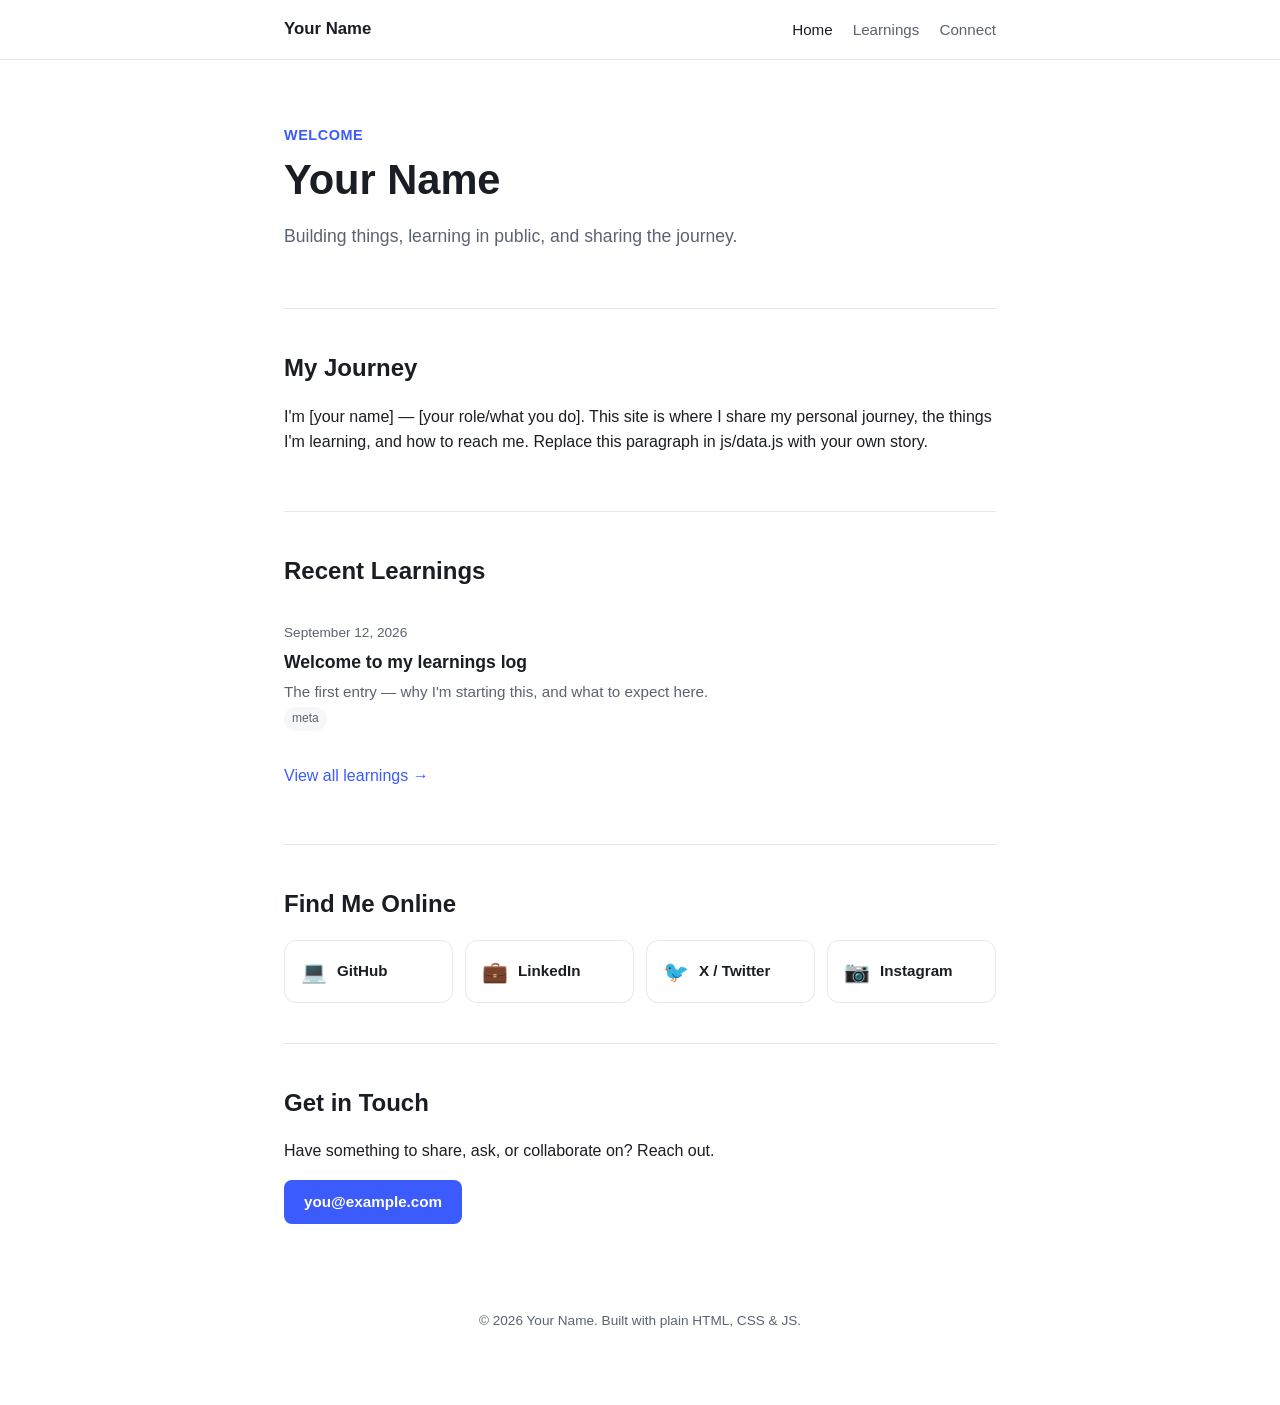
==== index.html @ 748f3de0 "Initial personal website scaffold Static HTML/CSS/JS site with Home/About, Learnings log, social lin" ====
<!doctype html>
<html lang="en">
<head>
  <meta charset="UTF-8" />
  <meta name="viewport" content="width=device-width, initial-scale=1.0" />
  <title>Your Name — Personal Site</title>
  <meta name="description" content="Personal website — journey, learnings, and how to connect." />
  <link rel="stylesheet" href="css/style.css" />
</head>
<body>
  <header class="site-header">
    <nav class="nav">
      <a class="nav-brand" href="index.html">Your Name</a>
      <ul class="nav-links">
        <li><a href="index.html">Home</a></li>
        <li><a href="learnings.html">Learnings</a></li>
        <li><a href="index.html#connect">Connect</a></li>
      </ul>
    </nav>
  </header>

  <main class="container">
    <section class="hero">
      <p class="hero-eyebrow">Welcome</p>
      <h1 id="site-name">Your Name</h1>
      <p class="lead" id="site-tagline">Building things, learning in public, and sharing the journey.</p>
    </section>

    <section id="about">
      <h2 class="section-title">My Journey</h2>
      <p id="about-text">
        I'm [your name] — [your role/what you do]. This site is where I share
        my personal journey, the things I'm learning, and how to reach me.
      </p>
    </section>

    <section id="learnings-preview">
      <h2 class="section-title">Recent Learnings</h2>
      <div id="learnings-list" data-limit="3"></div>
      <p><a href="learnings.html">View all learnings →</a></p>
    </section>

    <section id="connect">
      <h2 class="section-title">Find Me Online</h2>
      <div class="social-grid" id="social-grid"></div>
    </section>

    <section id="contact">
      <h2 class="section-title">Get in Touch</h2>
      <p>Have something to share, ask, or collaborate on? Reach out.</p>
      <div class="contact-actions">
        <a class="btn" id="contact-email" href="#">you@example.com</a>
      </div>
    </section>
  </main>

  <footer class="site-footer">
    <p>&copy; <span id="year"></span> Your Name. Built with plain HTML, CSS &amp; JS.</p>
  </footer>

  <script src="js/data.js"></script>
  <script src="js/main.js"></script>
</body>
</html>
---- css/style.css ----
/* ===== Design tokens ===== */
:root {
  --bg: #ffffff;
  --bg-alt: #f6f7f9;
  --text: #1a1d23;
  --text-muted: #5b6270;
  --accent: #3b5bfd;
  --accent-hover: #2c46d1;
  --border: #e5e7eb;
  --card-bg: #ffffff;
  --shadow: 0 1px 3px rgba(0,0,0,0.06), 0 1px 2px rgba(0,0,0,0.04);
  --radius: 12px;
  --max-width: 760px;
  --font: -apple-system, BlinkMacSystemFont, "Segoe UI", Roboto, Helvetica, Arial, sans-serif;
}

@media (prefers-color-scheme: dark) {
  :root {
    --bg: #14161a;
    --bg-alt: #1b1e24;
    --text: #eceef1;
    --text-muted: #9aa2b1;
    --accent: #7b93ff;
    --accent-hover: #9aacff;
    --border: #2a2d35;
    --card-bg: #1b1e24;
    --shadow: 0 1px 3px rgba(0,0,0,0.4), 0 1px 2px rgba(0,0,0,0.3);
  }
}

* { box-sizing: border-box; }

html { scroll-behavior: smooth; }

body {
  margin: 0;
  font-family: var(--font);
  background: var(--bg);
  color: var(--text);
  line-height: 1.6;
  -webkit-font-smoothing: antialiased;
}

img { max-width: 100%; }

a {
  color: var(--accent);
  text-decoration: none;
}
a:hover { color: var(--accent-hover); text-decoration: underline; }

.container {
  max-width: var(--max-width);
  margin: 0 auto;
  padding: 0 24px;
}

/* ===== Header / Nav ===== */
.site-header {
  border-bottom: 1px solid var(--border);
  background: var(--bg);
  position: sticky;
  top: 0;
  z-index: 10;
  backdrop-filter: blur(8px);
}

.nav {
  display: flex;
  align-items: center;
  justify-content: space-between;
  padding: 16px 24px;
  max-width: var(--max-width);
  margin: 0 auto;
}

.nav-brand {
  font-weight: 700;
  font-size: 1.05rem;
  color: var(--text);
  text-decoration: none;
}
.nav-brand:hover { text-decoration: none; color: var(--accent); }

.nav-links {
  display: flex;
  gap: 20px;
  list-style: none;
  margin: 0;
  padding: 0;
}

.nav-links a {
  color: var(--text-muted);
  font-size: 0.95rem;
  font-weight: 500;
}
.nav-links a:hover, .nav-links a.active {
  color: var(--text);
  text-decoration: none;
}

/* ===== Hero ===== */
.hero {
  padding: 64px 0 40px;
}

.hero-eyebrow {
  color: var(--accent);
  font-weight: 600;
  font-size: 0.9rem;
  text-transform: uppercase;
  letter-spacing: 0.04em;
  margin: 0 0 8px;
}

.hero h1 {
  font-size: clamp(1.8rem, 4vw, 2.6rem);
  margin: 0 0 12px;
  line-height: 1.2;
}

.hero p.lead {
  font-size: 1.1rem;
  color: var(--text-muted);
  max-width: 60ch;
}

/* ===== Sections ===== */
section {
  padding: 40px 0;
  border-top: 1px solid var(--border);
}

section:first-of-type { border-top: none; }

h2.section-title {
  font-size: 1.5rem;
  margin: 0 0 16px;
}

/* ===== Social grid ===== */
.social-grid {
  display: grid;
  grid-template-columns: repeat(auto-fill, minmax(150px, 1fr));
  gap: 12px;
}

.social-card {
  display: flex;
  align-items: center;
  gap: 10px;
  padding: 14px 16px;
  border: 1px solid var(--border);
  border-radius: var(--radius);
  background: var(--card-bg);
  color: var(--text);
  font-weight: 600;
  font-size: 0.95rem;
  transition: transform 0.15s ease, box-shadow 0.15s ease;
}
.social-card:hover {
  box-shadow: var(--shadow);
  transform: translateY(-2px);
  text-decoration: none;
}
.social-card .icon { font-size: 1.3rem; }

/* ===== Learnings list ===== */
.learning-item {
  display: block;
  padding: 16px 0;
  border-bottom: 1px solid var(--border);
  color: var(--text);
}
.learning-item:hover { text-decoration: none; }
.learning-item:last-child { border-bottom: none; }

.learning-date {
  font-size: 0.85rem;
  color: var(--text-muted);
  display: block;
  margin-bottom: 4px;
}

.learning-title {
  font-size: 1.1rem;
  font-weight: 600;
  margin: 0 0 4px;
  color: var(--text);
}

.learning-excerpt {
  color: var(--text-muted);
  font-size: 0.95rem;
  margin: 0;
}

.tag {
  display: inline-block;
  font-size: 0.75rem;
  padding: 2px 8px;
  border-radius: 999px;
  background: var(--bg-alt);
  color: var(--text-muted);
  margin-right: 6px;
}

/* ===== Post page ===== */
.post-header { margin-bottom: 24px; }
.post-content h1 { font-size: 1.8rem; }
.post-content { max-width: 65ch; }
.post-content p { margin: 0 0 16px; }
.back-link { display: inline-block; margin-bottom: 24px; font-size: 0.9rem; }

/* ===== Contact ===== */
.contact-actions {
  display: flex;
  flex-wrap: wrap;
  gap: 12px;
}

.btn {
  display: inline-block;
  padding: 10px 20px;
  border-radius: 8px;
  background: var(--accent);
  color: #fff;
  font-weight: 600;
  font-size: 0.95rem;
}
.btn:hover { background: var(--accent-hover); color: #fff; text-decoration: none; }

.btn-outline {
  background: transparent;
  color: var(--text);
  border: 1px solid var(--border);
}
.btn-outline:hover { background: var(--bg-alt); color: var(--text); }

/* ===== Footer ===== */
.site-footer {
  padding: 32px 0 60px;
  color: var(--text-muted);
  font-size: 0.85rem;
  text-align: center;
}

/* ===== Responsive ===== */
@media (max-width: 480px) {
  .nav-links { gap: 12px; }
  .hero { padding: 40px 0 24px; }
}
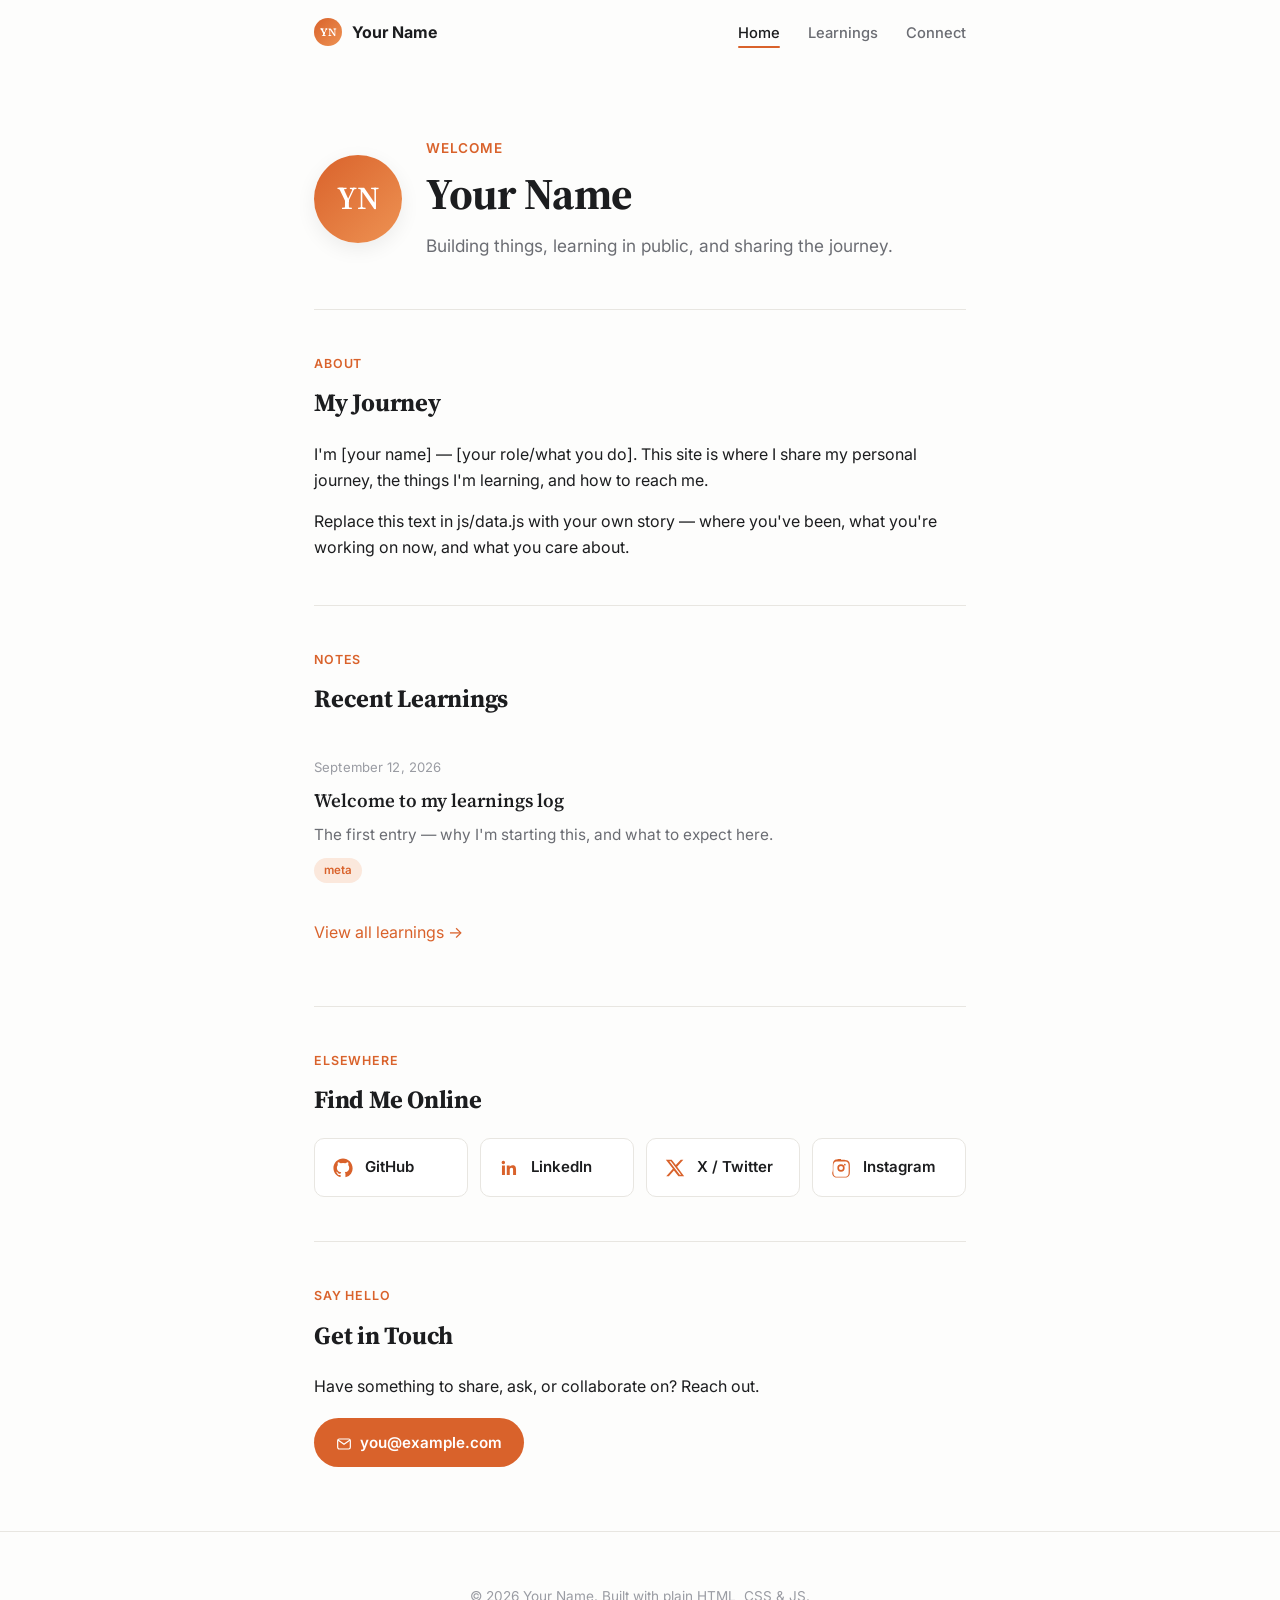
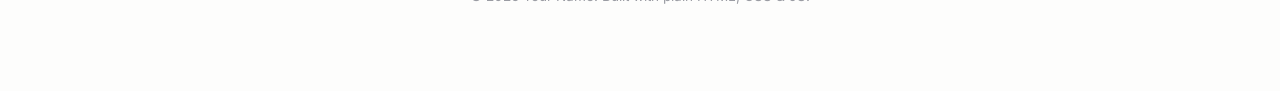
==== commit 667dd480: "Redesign: minimal editorial style with avatar, serif headings, SVG icons - New warm minimal palette " ====
--- a/index.html
+++ b/index.html
@@ -10,7 +10,10 @@
 <body>
   <header class="site-header">
     <nav class="nav">
-      <a class="nav-brand" href="index.html">Your Name</a>
+      <a class="nav-brand" href="index.html">
+        <span class="avatar mini-avatar"></span>
+        <span class="brand-name">Your Name</span>
+      </a>
       <ul class="nav-links">
         <li><a href="index.html">Home</a></li>
         <li><a href="learnings.html">Learnings</a></li>
@@ -20,36 +23,48 @@
   </header>
 
   <main class="container">
-    <section class="hero">
-      <p class="hero-eyebrow">Welcome</p>
-      <h1 id="site-name">Your Name</h1>
-      <p class="lead" id="site-tagline">Building things, learning in public, and sharing the journey.</p>
+    <section class="hero fade-in">
+      <span class="avatar avatar-lg" id="hero-avatar"></span>
+      <div>
+        <p class="hero-eyebrow">Welcome</p>
+        <h1 id="site-name">Your Name</h1>
+        <p class="lead" id="site-tagline">Building things, learning in public, and sharing the journey.</p>
+      </div>
     </section>
 
     <section id="about">
+      <p class="section-eyebrow">About</p>
       <h2 class="section-title">My Journey</h2>
-      <p id="about-text">
-        I'm [your name] — [your role/what you do]. This site is where I share
-        my personal journey, the things I'm learning, and how to reach me.
-      </p>
+      <div class="prose" id="about-text">
+        <p>
+          I'm [your name] — [your role/what you do]. This site is where I share
+          my personal journey, the things I'm learning, and how to reach me.
+        </p>
+      </div>
     </section>
 
     <section id="learnings-preview">
+      <p class="section-eyebrow">Notes</p>
       <h2 class="section-title">Recent Learnings</h2>
       <div id="learnings-list" data-limit="3"></div>
-      <p><a href="learnings.html">View all learnings →</a></p>
+      <p style="margin-top: 16px;"><a href="learnings.html">View all learnings →</a></p>
     </section>
 
     <section id="connect">
+      <p class="section-eyebrow">Elsewhere</p>
       <h2 class="section-title">Find Me Online</h2>
       <div class="social-grid" id="social-grid"></div>
     </section>
 
     <section id="contact">
+      <p class="section-eyebrow">Say Hello</p>
       <h2 class="section-title">Get in Touch</h2>
       <p>Have something to share, ask, or collaborate on? Reach out.</p>
       <div class="contact-actions">
-        <a class="btn" id="contact-email" href="#">you@example.com</a>
+        <a class="btn" id="contact-email" href="#">
+          <span class="icon" style="width:16px;height:16px;color:inherit;"></span>
+          <span class="label">you@example.com</span>
+        </a>
       </div>
     </section>
   </main>
--- a/css/style.css
+++ b/css/style.css
@@ -1,35 +1,45 @@
+/* ===== Fonts ===== */
+@import url("https://fonts.googleapis.com/css2?family=Inter:wght@400;500;600;700;800&family=Source+Serif+4:opsz,wght@8..60,500;8..60,600&display=swap");
+
 /* ===== Design tokens ===== */
 :root {
-  --bg: #ffffff;
-  --bg-alt: #f6f7f9;
-  --text: #1a1d23;
-  --text-muted: #5b6270;
-  --accent: #3b5bfd;
-  --accent-hover: #2c46d1;
-  --border: #e5e7eb;
+  --bg: #fdfdfc;
+  --bg-alt: #f5f4f1;
+  --text: #1c1d1f;
+  --text-muted: #6b6d73;
+  --text-faint: #9a9ca3;
+  --accent: #d9622b;
+  --accent-soft: #fbe8dc;
+  --accent-contrast: #ffffff;
+  --border: #e8e6e1;
   --card-bg: #ffffff;
-  --shadow: 0 1px 3px rgba(0,0,0,0.06), 0 1px 2px rgba(0,0,0,0.04);
-  --radius: 12px;
-  --max-width: 760px;
-  --font: -apple-system, BlinkMacSystemFont, "Segoe UI", Roboto, Helvetica, Arial, sans-serif;
+  --shadow-sm: 0 1px 2px rgba(20, 20, 20, 0.04);
+  --shadow-md: 0 6px 20px rgba(20, 20, 20, 0.07);
+  --radius: 16px;
+  --radius-sm: 10px;
+  --max-width: 700px;
+  --font: "Inter", -apple-system, BlinkMacSystemFont, "Segoe UI", Roboto, Helvetica, Arial, sans-serif;
+  --font-serif: "Source Serif 4", Georgia, "Times New Roman", serif;
 }
 
 @media (prefers-color-scheme: dark) {
   :root {
-    --bg: #14161a;
-    --bg-alt: #1b1e24;
-    --text: #eceef1;
-    --text-muted: #9aa2b1;
-    --accent: #7b93ff;
-    --accent-hover: #9aacff;
-    --border: #2a2d35;
-    --card-bg: #1b1e24;
-    --shadow: 0 1px 3px rgba(0,0,0,0.4), 0 1px 2px rgba(0,0,0,0.3);
+    --bg: #17181b;
+    --bg-alt: #1e2024;
+    --text: #f2f1ee;
+    --text-muted: #a7a9b0;
+    --text-faint: #6f7178;
+    --accent: #f0824a;
+    --accent-soft: #3a2a20;
+    --accent-contrast: #17181b;
+    --border: #2b2d32;
+    --card-bg: #1e2024;
+    --shadow-sm: 0 1px 2px rgba(0, 0, 0, 0.3);
+    --shadow-md: 0 8px 24px rgba(0, 0, 0, 0.4);
   }
 }
 
 * { box-sizing: border-box; }
-
 html { scroll-behavior: smooth; }
 
 body {
@@ -37,8 +47,9 @@
   font-family: var(--font);
   background: var(--bg);
   color: var(--text);
-  line-height: 1.6;
+  line-height: 1.65;
   -webkit-font-smoothing: antialiased;
+  text-rendering: optimizeLegibility;
 }
 
 img { max-width: 100%; }
@@ -47,7 +58,7 @@
   color: var(--accent);
   text-decoration: none;
 }
-a:hover { color: var(--accent-hover); text-decoration: underline; }
+a:hover { text-decoration: underline; }
 
 .container {
   max-width: var(--max-width);
@@ -57,87 +68,153 @@
 
 /* ===== Header / Nav ===== */
 .site-header {
-  border-bottom: 1px solid var(--border);
-  background: var(--bg);
+  border-bottom: 1px solid transparent;
+  background: color-mix(in srgb, var(--bg) 88%, transparent);
   position: sticky;
   top: 0;
   z-index: 10;
-  backdrop-filter: blur(8px);
-}
+  backdrop-filter: blur(10px);
+  -webkit-backdrop-filter: blur(10px);
+  transition: border-color 0.2s ease;
+}
+.site-header.scrolled { border-bottom-color: var(--border); }
 
 .nav {
   display: flex;
   align-items: center;
   justify-content: space-between;
-  padding: 16px 24px;
+  padding: 18px 24px;
   max-width: var(--max-width);
   margin: 0 auto;
 }
 
 .nav-brand {
+  display: flex;
+  align-items: center;
+  gap: 10px;
   font-weight: 700;
-  font-size: 1.05rem;
-  color: var(--text);
-  text-decoration: none;
-}
-.nav-brand:hover { text-decoration: none; color: var(--accent); }
+  font-size: 1rem;
+  color: var(--text);
+}
+.nav-brand:hover { text-decoration: none; }
+
+.nav-brand .mini-avatar {
+  width: 28px;
+  height: 28px;
+  font-size: 0.7rem;
+}
 
 .nav-links {
   display: flex;
-  gap: 20px;
+  gap: 28px;
   list-style: none;
   margin: 0;
   padding: 0;
 }
 
 .nav-links a {
+  position: relative;
   color: var(--text-muted);
-  font-size: 0.95rem;
+  font-size: 0.92rem;
   font-weight: 500;
 }
-.nav-links a:hover, .nav-links a.active {
-  color: var(--text);
-  text-decoration: none;
+.nav-links a:hover { color: var(--text); text-decoration: none; }
+.nav-links a.active { color: var(--text); }
+.nav-links a.active::after {
+  content: "";
+  position: absolute;
+  left: 0; right: 0; bottom: -6px;
+  height: 2px;
+  background: var(--accent);
+  border-radius: 2px;
+}
+
+/* ===== Avatar ===== */
+.avatar {
+  border-radius: 50%;
+  display: inline-flex;
+  align-items: center;
+  justify-content: center;
+  font-family: var(--font-serif);
+  font-weight: 600;
+  color: var(--accent-contrast);
+  background: linear-gradient(135deg, var(--accent), #f4a15f 130%);
+  flex-shrink: 0;
+  user-select: none;
+}
+
+.avatar-lg {
+  width: 88px;
+  height: 88px;
+  font-size: 2rem;
+  box-shadow: var(--shadow-md);
 }
 
 /* ===== Hero ===== */
 .hero {
-  padding: 64px 0 40px;
+  padding: 72px 0 48px;
+  display: flex;
+  align-items: center;
+  gap: 24px;
 }
 
 .hero-eyebrow {
   color: var(--accent);
   font-weight: 600;
-  font-size: 0.9rem;
+  font-size: 0.85rem;
   text-transform: uppercase;
-  letter-spacing: 0.04em;
-  margin: 0 0 8px;
+  letter-spacing: 0.06em;
+  margin: 0 0 10px;
 }
 
 .hero h1 {
-  font-size: clamp(1.8rem, 4vw, 2.6rem);
+  font-family: var(--font-serif);
+  font-size: clamp(1.9rem, 4.2vw, 2.75rem);
   margin: 0 0 12px;
-  line-height: 1.2;
+  line-height: 1.15;
+  letter-spacing: -0.01em;
 }
 
 .hero p.lead {
-  font-size: 1.1rem;
+  font-size: 1.08rem;
   color: var(--text-muted);
-  max-width: 60ch;
+  max-width: 52ch;
+  margin: 0;
+}
+
+@media (max-width: 560px) {
+  .hero { flex-direction: column; align-items: flex-start; text-align: left; gap: 20px; }
 }
 
 /* ===== Sections ===== */
 section {
-  padding: 40px 0;
+  padding: 44px 0;
   border-top: 1px solid var(--border);
 }
-
 section:first-of-type { border-top: none; }
 
+.section-eyebrow {
+  color: var(--accent);
+  font-weight: 600;
+  font-size: 0.78rem;
+  text-transform: uppercase;
+  letter-spacing: 0.07em;
+  margin: 0 0 8px;
+}
+
 h2.section-title {
-  font-size: 1.5rem;
-  margin: 0 0 16px;
-}
+  font-family: var(--font-serif);
+  font-size: 1.55rem;
+  margin: 0 0 18px;
+  letter-spacing: -0.01em;
+}
+
+.section-head { margin-bottom: 20px; }
+
+/* ===== About prose ===== */
+.prose { color: var(--text); }
+.prose p { margin: 0 0 14px; }
+.prose p:last-child { margin-bottom: 0; }
 
 /* ===== Social grid ===== */
 .social-grid {
@@ -149,105 +226,163 @@
 .social-card {
   display: flex;
   align-items: center;
-  gap: 10px;
-  padding: 14px 16px;
+  gap: 12px;
+  padding: 16px 18px;
   border: 1px solid var(--border);
-  border-radius: var(--radius);
+  border-radius: var(--radius-sm);
   background: var(--card-bg);
   color: var(--text);
   font-weight: 600;
-  font-size: 0.95rem;
-  transition: transform 0.15s ease, box-shadow 0.15s ease;
+  font-size: 0.94rem;
+  transition: transform 0.15s ease, box-shadow 0.15s ease, border-color 0.15s ease;
 }
 .social-card:hover {
-  box-shadow: var(--shadow);
+  box-shadow: var(--shadow-md);
   transform: translateY(-2px);
+  border-color: var(--accent);
   text-decoration: none;
 }
-.social-card .icon { font-size: 1.3rem; }
+.social-card .icon {
+  width: 20px;
+  height: 20px;
+  flex-shrink: 0;
+  color: var(--accent);
+}
+.social-card .icon svg { width: 100%; height: 100%; }
 
 /* ===== Learnings list ===== */
 .learning-item {
   display: block;
-  padding: 16px 0;
+  padding: 20px 0;
   border-bottom: 1px solid var(--border);
   color: var(--text);
 }
 .learning-item:hover { text-decoration: none; }
+.learning-item:hover .learning-title { color: var(--accent); }
 .learning-item:last-child { border-bottom: none; }
 
 .learning-date {
-  font-size: 0.85rem;
-  color: var(--text-muted);
+  font-size: 0.82rem;
+  color: var(--text-faint);
   display: block;
-  margin-bottom: 4px;
+  margin-bottom: 6px;
+  letter-spacing: 0.01em;
 }
 
 .learning-title {
-  font-size: 1.1rem;
-  font-weight: 600;
-  margin: 0 0 4px;
-  color: var(--text);
+  font-family: var(--font-serif);
+  font-size: 1.18rem;
+  font-weight: 600;
+  margin: 0 0 6px;
+  color: var(--text);
+  transition: color 0.15s ease;
 }
 
 .learning-excerpt {
   color: var(--text-muted);
-  font-size: 0.95rem;
-  margin: 0;
+  font-size: 0.96rem;
+  margin: 0 0 8px;
 }
 
 .tag {
   display: inline-block;
-  font-size: 0.75rem;
-  padding: 2px 8px;
+  font-size: 0.72rem;
+  font-weight: 600;
+  padding: 3px 10px;
   border-radius: 999px;
-  background: var(--bg-alt);
-  color: var(--text-muted);
+  background: var(--accent-soft);
+  color: var(--accent);
   margin-right: 6px;
+  letter-spacing: 0.01em;
 }
 
 /* ===== Post page ===== */
-.post-header { margin-bottom: 24px; }
-.post-content h1 { font-size: 1.8rem; }
+.post-header { margin-bottom: 28px; }
+.post-header h1 {
+  font-family: var(--font-serif);
+  font-size: clamp(1.6rem, 3.5vw, 2.1rem);
+  margin: 10px 0 0;
+  letter-spacing: -0.01em;
+}
 .post-content { max-width: 65ch; }
 .post-content p { margin: 0 0 16px; }
-.back-link { display: inline-block; margin-bottom: 24px; font-size: 0.9rem; }
+.post-content code {
+  background: var(--bg-alt);
+  padding: 2px 6px;
+  border-radius: 4px;
+  font-size: 0.9em;
+}
+.back-link {
+  display: inline-flex;
+  align-items: center;
+  gap: 6px;
+  margin-bottom: 28px;
+  font-size: 0.9rem;
+  font-weight: 500;
+  color: var(--text-muted);
+}
+.back-link:hover { color: var(--accent); text-decoration: none; }
 
 /* ===== Contact ===== */
 .contact-actions {
   display: flex;
   flex-wrap: wrap;
   gap: 12px;
+  margin-top: 18px;
 }
 
 .btn {
-  display: inline-block;
-  padding: 10px 20px;
-  border-radius: 8px;
+  display: inline-flex;
+  align-items: center;
+  gap: 8px;
+  padding: 12px 22px;
+  border-radius: 999px;
   background: var(--accent);
-  color: #fff;
+  color: var(--accent-contrast) !important;
   font-weight: 600;
   font-size: 0.95rem;
-}
-.btn:hover { background: var(--accent-hover); color: #fff; text-decoration: none; }
+  transition: transform 0.15s ease, box-shadow 0.15s ease;
+}
+.btn:hover {
+  text-decoration: none;
+  box-shadow: var(--shadow-md);
+  transform: translateY(-1px);
+}
 
 .btn-outline {
   background: transparent;
-  color: var(--text);
+  color: var(--text) !important;
   border: 1px solid var(--border);
 }
-.btn-outline:hover { background: var(--bg-alt); color: var(--text); }
+.btn-outline:hover { background: var(--bg-alt); }
 
 /* ===== Footer ===== */
 .site-footer {
-  padding: 32px 0 60px;
-  color: var(--text-muted);
+  padding: 40px 0 70px;
+  color: var(--text-faint);
   font-size: 0.85rem;
   text-align: center;
+  border-top: 1px solid var(--border);
+  margin-top: 20px;
+}
+
+/* ===== Utility / fade-in ===== */
+.fade-in {
+  animation: fadeIn 0.5s ease both;
+}
+@keyframes fadeIn {
+  from { opacity: 0; transform: translateY(6px); }
+  to { opacity: 1; transform: translateY(0); }
+}
+
+@media (prefers-reduced-motion: reduce) {
+  html { scroll-behavior: auto; }
+  .fade-in { animation: none; }
 }
 
 /* ===== Responsive ===== */
 @media (max-width: 480px) {
-  .nav-links { gap: 12px; }
-  .hero { padding: 40px 0 24px; }
-}
+  .nav-links { gap: 16px; }
+  .nav-brand span.brand-name { display: none; }
+  .hero { padding: 44px 0 28px; }
+}
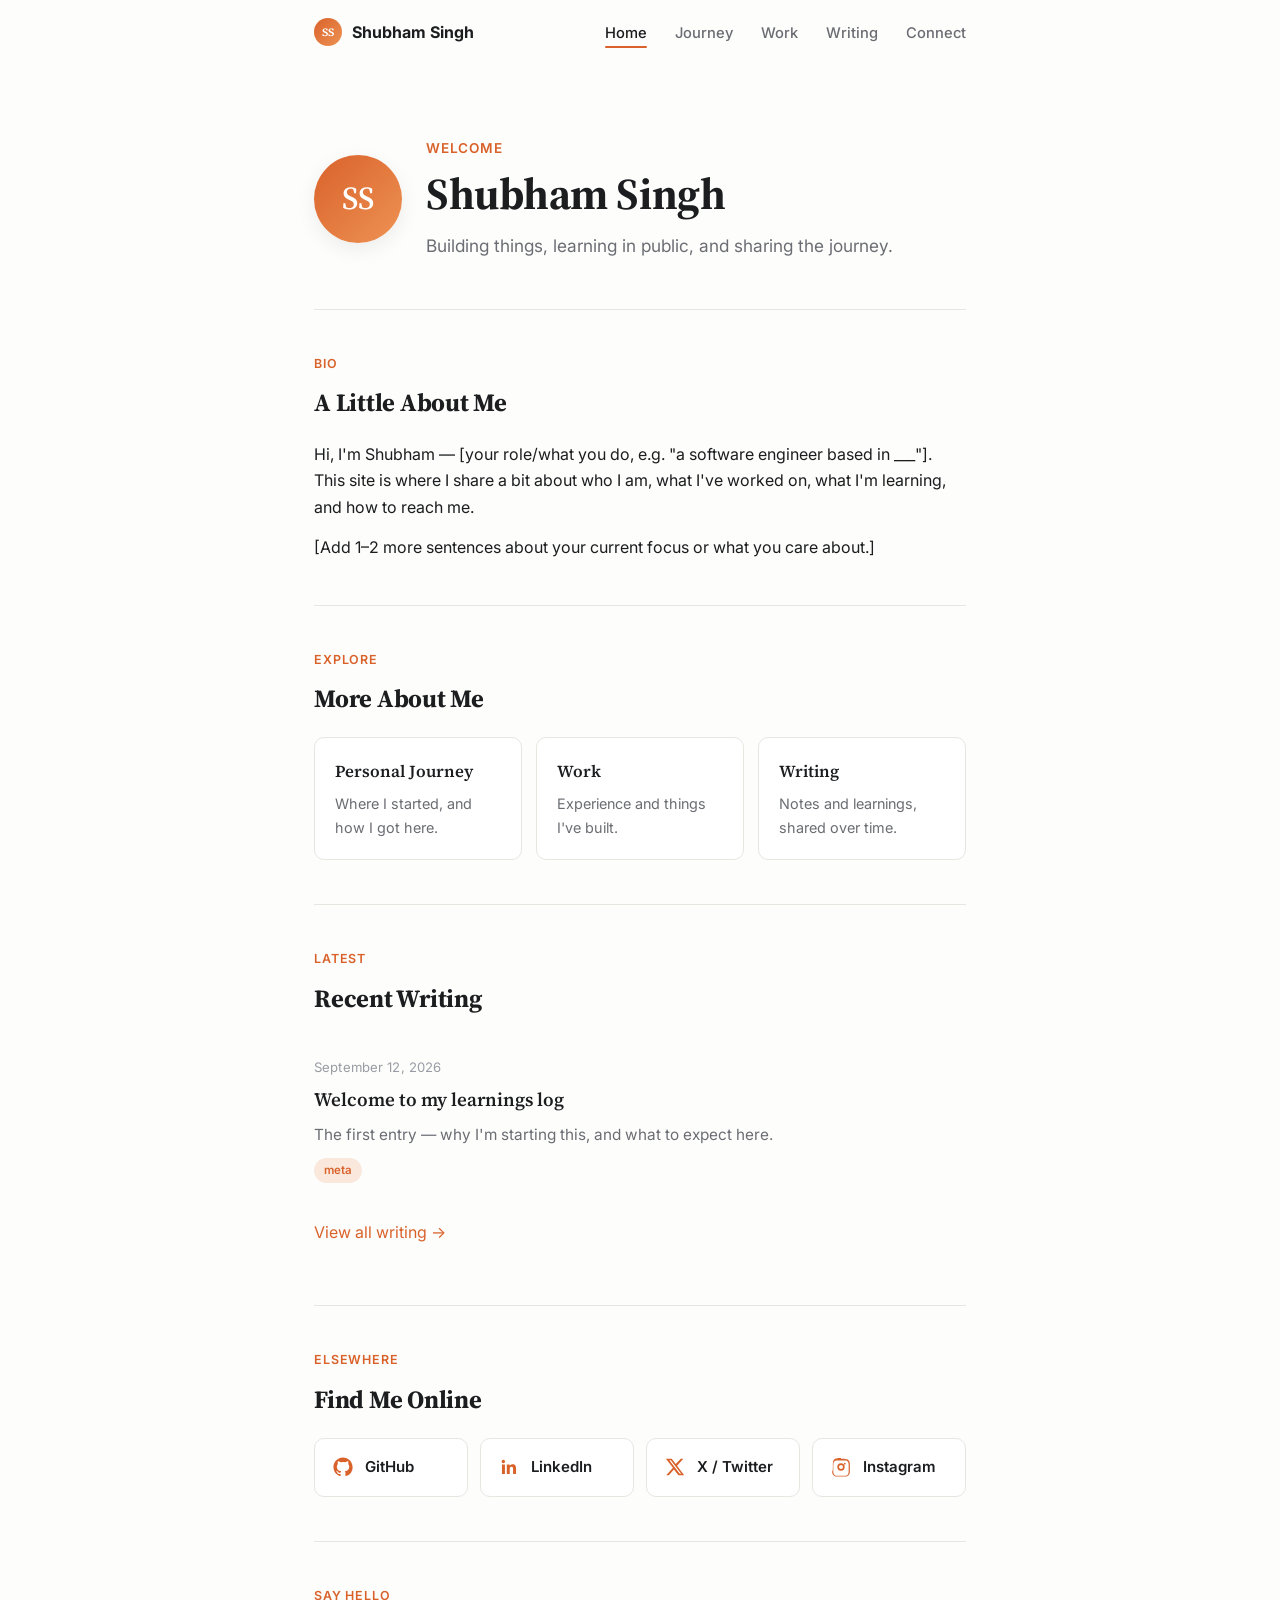
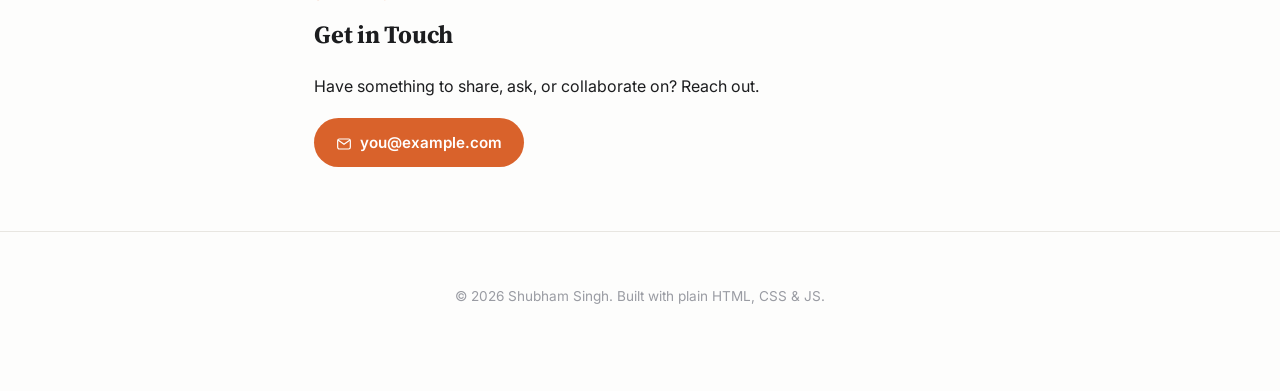
==== commit a3d3f68c: "Add Journey, Work, and restructure Home/Bio sections - Set site identity to Shubham Singh - New jour" ====
--- a/index.html
+++ b/index.html
@@ -3,8 +3,8 @@
 <head>
   <meta charset="UTF-8" />
   <meta name="viewport" content="width=device-width, initial-scale=1.0" />
-  <title>Your Name — Personal Site</title>
-  <meta name="description" content="Personal website — journey, learnings, and how to connect." />
+  <title>Shubham Singh — Personal Site</title>
+  <meta name="description" content="Personal website — bio, work, writing, journey, and how to connect." />
   <link rel="stylesheet" href="css/style.css" />
 </head>
 <body>
@@ -12,11 +12,13 @@
     <nav class="nav">
       <a class="nav-brand" href="index.html">
         <span class="avatar mini-avatar"></span>
-        <span class="brand-name">Your Name</span>
+        <span class="brand-name">Shubham Singh</span>
       </a>
       <ul class="nav-links">
         <li><a href="index.html">Home</a></li>
-        <li><a href="learnings.html">Learnings</a></li>
+        <li><a href="journey.html">Journey</a></li>
+        <li><a href="work.html">Work</a></li>
+        <li><a href="learnings.html">Writing</a></li>
         <li><a href="index.html#connect">Connect</a></li>
       </ul>
     </nav>
@@ -27,27 +29,41 @@
       <span class="avatar avatar-lg" id="hero-avatar"></span>
       <div>
         <p class="hero-eyebrow">Welcome</p>
-        <h1 id="site-name">Your Name</h1>
+        <h1 id="site-name">Shubham Singh</h1>
         <p class="lead" id="site-tagline">Building things, learning in public, and sharing the journey.</p>
       </div>
     </section>
 
-    <section id="about">
-      <p class="section-eyebrow">About</p>
-      <h2 class="section-title">My Journey</h2>
-      <div class="prose" id="about-text">
-        <p>
-          I'm [your name] — [your role/what you do]. This site is where I share
-          my personal journey, the things I'm learning, and how to reach me.
-        </p>
+    <section id="bio">
+      <p class="section-eyebrow">Bio</p>
+      <h2 class="section-title">A Little About Me</h2>
+      <div class="prose" id="about-text"></div>
+    </section>
+
+    <section id="explore">
+      <p class="section-eyebrow">Explore</p>
+      <h2 class="section-title">More About Me</h2>
+      <div class="explore-grid">
+        <a class="explore-card" href="journey.html">
+          <p class="explore-title">Personal Journey</p>
+          <p class="explore-desc">Where I started, and how I got here.</p>
+        </a>
+        <a class="explore-card" href="work.html">
+          <p class="explore-title">Work</p>
+          <p class="explore-desc">Experience and things I've built.</p>
+        </a>
+        <a class="explore-card" href="learnings.html">
+          <p class="explore-title">Writing</p>
+          <p class="explore-desc">Notes and learnings, shared over time.</p>
+        </a>
       </div>
     </section>
 
     <section id="learnings-preview">
-      <p class="section-eyebrow">Notes</p>
-      <h2 class="section-title">Recent Learnings</h2>
+      <p class="section-eyebrow">Latest</p>
+      <h2 class="section-title">Recent Writing</h2>
       <div id="learnings-list" data-limit="3"></div>
-      <p style="margin-top: 16px;"><a href="learnings.html">View all learnings →</a></p>
+      <p style="margin-top: 16px;"><a href="learnings.html">View all writing →</a></p>
     </section>
 
     <section id="connect">
@@ -70,7 +86,7 @@
   </main>
 
   <footer class="site-footer">
-    <p>&copy; <span id="year"></span> Your Name. Built with plain HTML, CSS &amp; JS.</p>
+    <p>&copy; <span id="year"></span> Shubham Singh. Built with plain HTML, CSS &amp; JS.</p>
   </footer>
 
   <script src="js/data.js"></script>
--- a/css/style.css
+++ b/css/style.css
@@ -366,6 +366,138 @@
   margin-top: 20px;
 }
 
+/* ===== Explore cards (home page quick links) ===== */
+.explore-grid {
+  display: grid;
+  grid-template-columns: repeat(auto-fit, minmax(180px, 1fr));
+  gap: 14px;
+}
+
+.explore-card {
+  display: block;
+  padding: 20px;
+  border: 1px solid var(--border);
+  border-radius: var(--radius-sm);
+  background: var(--card-bg);
+  color: var(--text);
+  transition: transform 0.15s ease, box-shadow 0.15s ease, border-color 0.15s ease;
+}
+.explore-card:hover {
+  text-decoration: none;
+  box-shadow: var(--shadow-md);
+  transform: translateY(-2px);
+  border-color: var(--accent);
+}
+.explore-card .explore-title {
+  font-family: var(--font-serif);
+  font-weight: 600;
+  font-size: 1.05rem;
+  margin: 0 0 6px;
+}
+.explore-card .explore-desc {
+  color: var(--text-muted);
+  font-size: 0.9rem;
+  margin: 0;
+}
+
+/* ===== Timeline (journey page) ===== */
+.timeline {
+  position: relative;
+  margin: 0;
+  padding: 0;
+  list-style: none;
+}
+.timeline::before {
+  content: "";
+  position: absolute;
+  left: 5px;
+  top: 6px;
+  bottom: 6px;
+  width: 2px;
+  background: var(--border);
+}
+.timeline-item {
+  position: relative;
+  padding: 0 0 28px 28px;
+}
+.timeline-item:last-child { padding-bottom: 0; }
+.timeline-item::before {
+  content: "";
+  position: absolute;
+  left: 0;
+  top: 6px;
+  width: 12px;
+  height: 12px;
+  border-radius: 50%;
+  background: var(--accent);
+  box-shadow: 0 0 0 3px var(--accent-soft);
+}
+.timeline-year {
+  font-size: 0.8rem;
+  font-weight: 600;
+  color: var(--accent);
+  text-transform: uppercase;
+  letter-spacing: 0.05em;
+  display: block;
+  margin-bottom: 4px;
+}
+.timeline-title {
+  font-family: var(--font-serif);
+  font-size: 1.1rem;
+  font-weight: 600;
+  margin: 0 0 4px;
+}
+.timeline-desc {
+  color: var(--text-muted);
+  font-size: 0.95rem;
+  margin: 0;
+}
+
+/* ===== Work: experience + projects ===== */
+.experience-list { display: flex; flex-direction: column; gap: 18px; }
+.experience-item {
+  padding: 16px 18px;
+  border: 1px solid var(--border);
+  border-radius: var(--radius-sm);
+  background: var(--card-bg);
+}
+.experience-role { font-weight: 600; font-size: 1.02rem; margin: 0 0 2px; }
+.experience-org { color: var(--accent); font-size: 0.9rem; font-weight: 500; }
+.experience-period { color: var(--text-faint); font-size: 0.82rem; float: right; }
+.experience-desc { color: var(--text-muted); font-size: 0.94rem; margin: 8px 0 0; clear: both; }
+
+.projects-grid {
+  display: grid;
+  grid-template-columns: repeat(auto-fit, minmax(220px, 1fr));
+  gap: 14px;
+}
+.project-card {
+  display: block;
+  padding: 18px;
+  border: 1px solid var(--border);
+  border-radius: var(--radius-sm);
+  background: var(--card-bg);
+  color: var(--text);
+  transition: transform 0.15s ease, box-shadow 0.15s ease, border-color 0.15s ease;
+}
+.project-card:hover {
+  text-decoration: none;
+  box-shadow: var(--shadow-md);
+  transform: translateY(-2px);
+  border-color: var(--accent);
+}
+.project-name {
+  font-family: var(--font-serif);
+  font-weight: 600;
+  font-size: 1.05rem;
+  margin: 0 0 6px;
+}
+.project-desc {
+  color: var(--text-muted);
+  font-size: 0.9rem;
+  margin: 0 0 10px;
+}
+
 /* ===== Utility / fade-in ===== */
 .fade-in {
   animation: fadeIn 0.5s ease both;
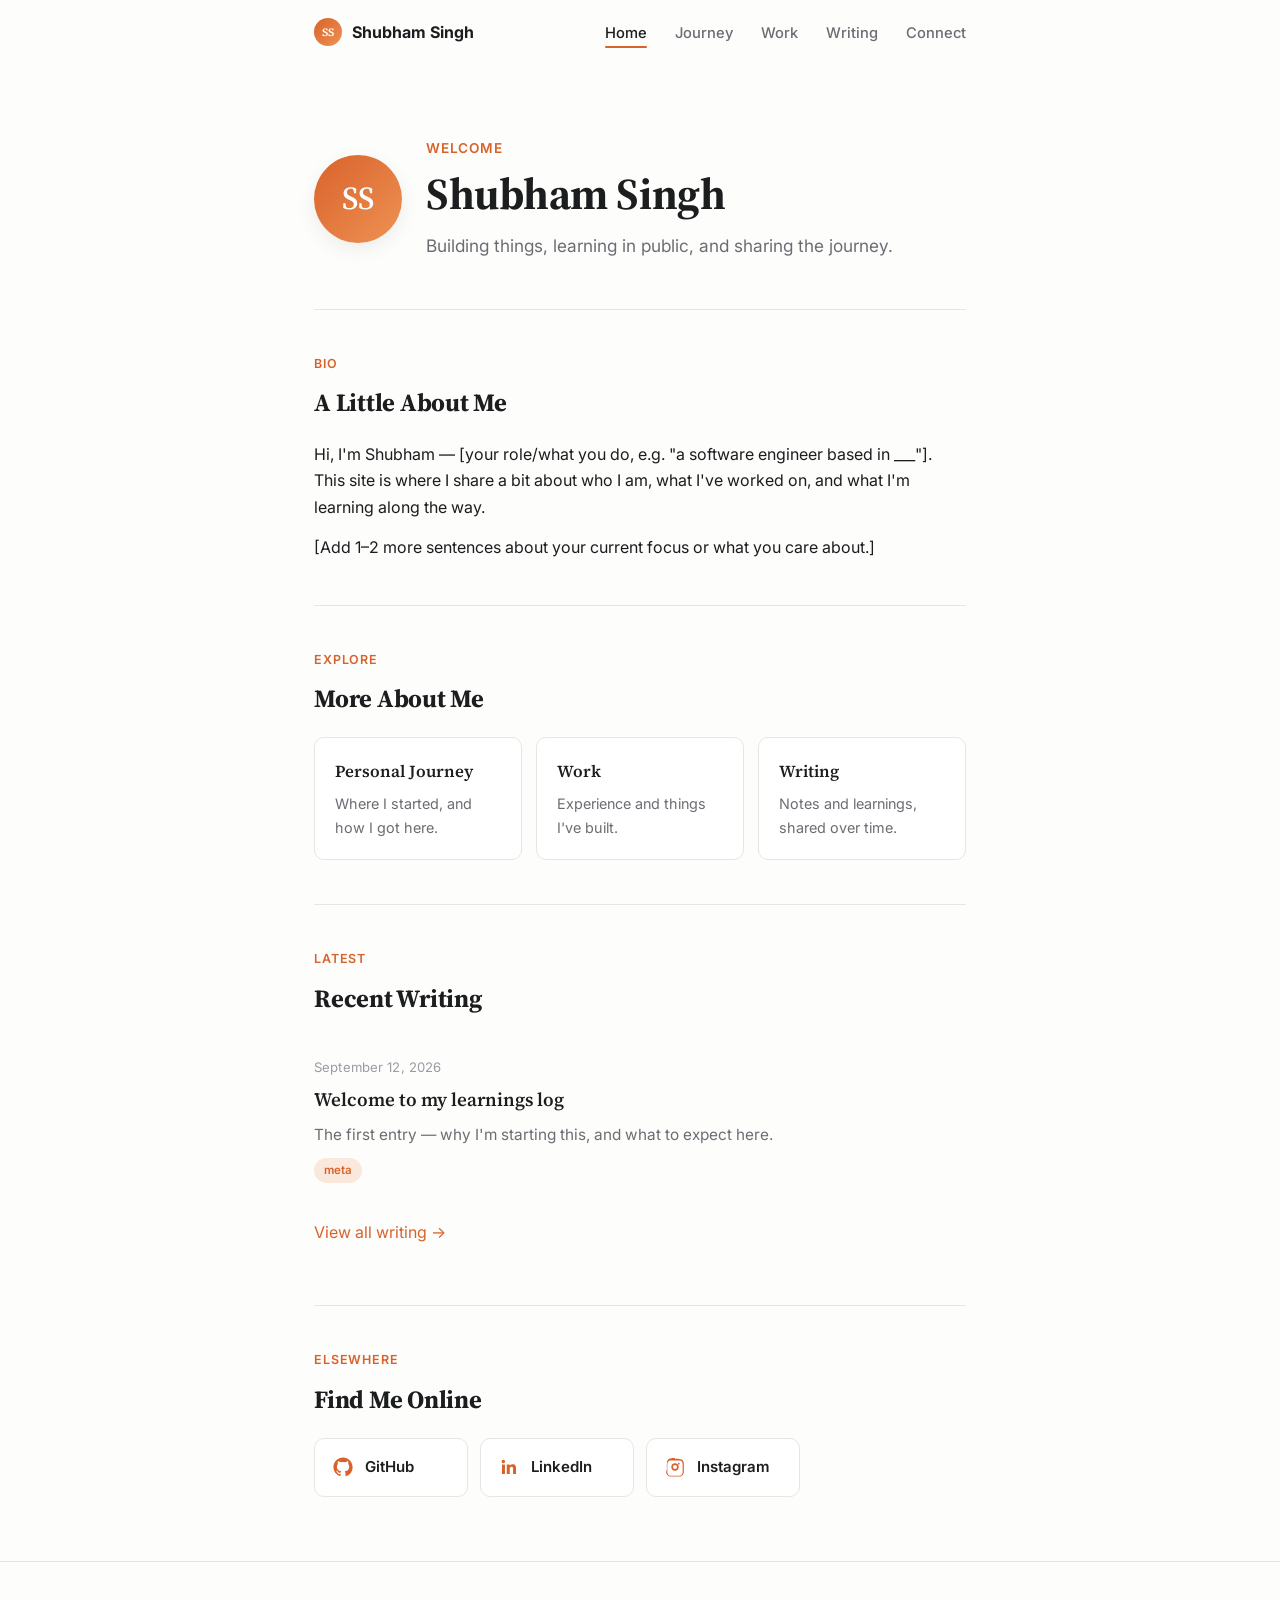
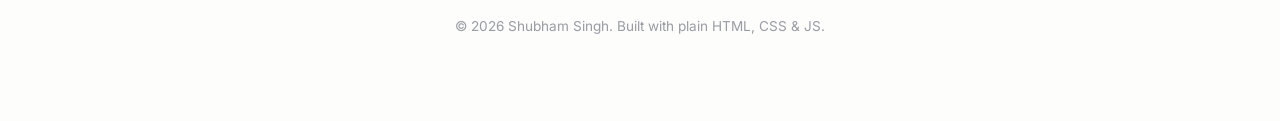
==== commit b9270e71: "Remove Twitter link, drop public email/contact section - Dropped X/Twitter from SOCIAL_LINKS - Remov" ====
--- a/index.html
+++ b/index.html
@@ -71,18 +71,6 @@
       <h2 class="section-title">Find Me Online</h2>
       <div class="social-grid" id="social-grid"></div>
     </section>
-
-    <section id="contact">
-      <p class="section-eyebrow">Say Hello</p>
-      <h2 class="section-title">Get in Touch</h2>
-      <p>Have something to share, ask, or collaborate on? Reach out.</p>
-      <div class="contact-actions">
-        <a class="btn" id="contact-email" href="#">
-          <span class="icon" style="width:16px;height:16px;color:inherit;"></span>
-          <span class="label">you@example.com</span>
-        </a>
-      </div>
-    </section>
   </main>
 
   <footer class="site-footer">
